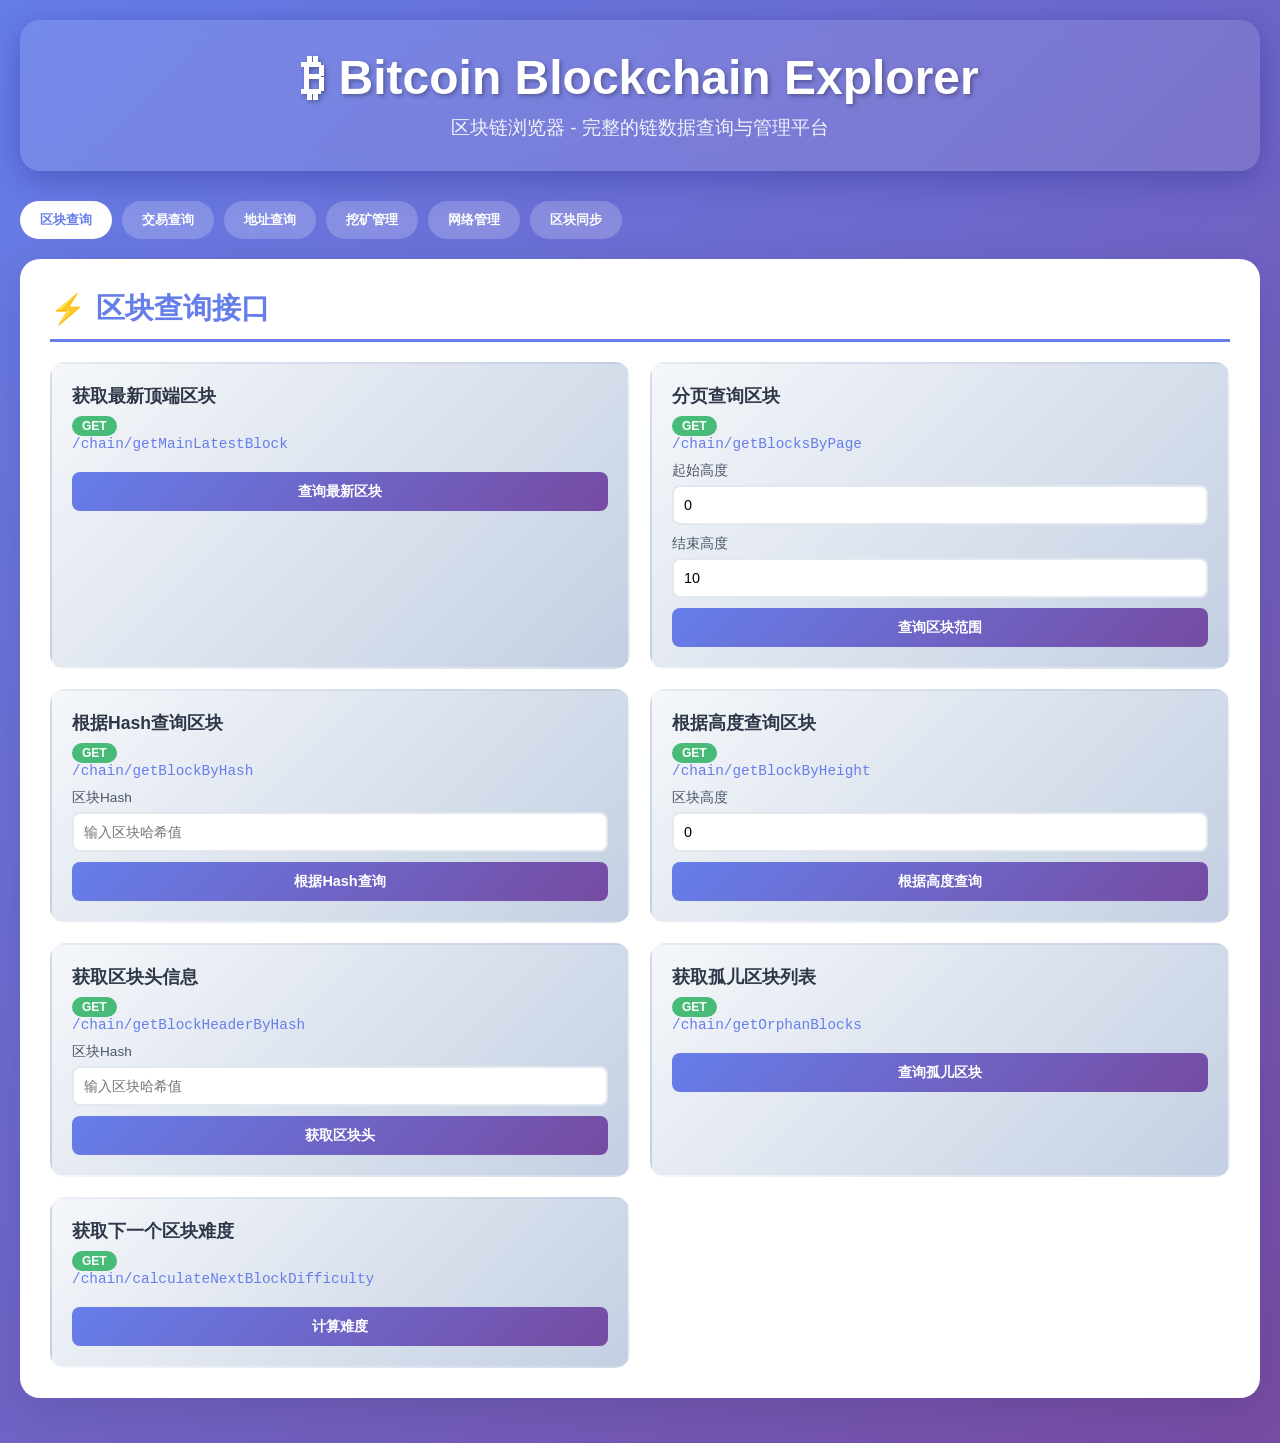
==== src/main/resources/static/home/index.html @ 51e2f9dd "完善系统漏洞" ====
<!DOCTYPE html>
<html lang="zh-CN">
<head>
    <meta charset="UTF-8">
    <meta name="viewport" content="width=device-width, initial-scale=1.0">
    <title>Bitcoin Blockchain Explorer</title>
    <style>
        * {
            margin: 0;
            padding: 0;
            box-sizing: border-box;
        }

        body {
            font-family: -apple-system, BlinkMacSystemFont, 'Segoe UI', Roboto, 'Helvetica Neue', Arial, sans-serif;
            background: linear-gradient(135deg, #667eea 0%, #764ba2 100%);
            min-height: 100vh;
            padding: 20px;
            color: #333;
        }

        .container {
            max-width: 1400px;
            margin: 0 auto;
        }

        .header {
            text-align: center;
            color: white;
            margin-bottom: 30px;
            padding: 30px;
            background: rgba(255, 255, 255, 0.1);
            backdrop-filter: blur(10px);
            border-radius: 20px;
            box-shadow: 0 8px 32px rgba(31, 38, 135, 0.37);
        }

        .header h1 {
            font-size: 3rem;
            margin-bottom: 10px;
            text-shadow: 2px 2px 4px rgba(0, 0, 0, 0.3);
        }

        .header p {
            font-size: 1.2rem;
            opacity: 0.9;
        }

        .api-section {
            background: white;
            border-radius: 20px;
            padding: 30px;
            margin-bottom: 25px;
            box-shadow: 0 10px 40px rgba(0, 0, 0, 0.1);
        }

        .section-title {
            font-size: 1.8rem;
            color: #667eea;
            margin-bottom: 20px;
            padding-bottom: 10px;
            border-bottom: 3px solid #667eea;
            display: flex;
            align-items: center;
            gap: 10px;
        }

        .section-title::before {
            content: "⚡";
        }

        .api-grid {
            display: grid;
            grid-template-columns: repeat(auto-fill, minmax(400px, 1fr));
            gap: 20px;
        }

        .api-card {
            background: linear-gradient(135deg, #f5f7fa 0%, #c3cfe2 100%);
            border-radius: 15px;
            padding: 20px;
            transition: all 0.3s ease;
            border: 2px solid transparent;
        }

        .api-card:hover {
            transform: translateY(-5px);
            box-shadow: 0 15px 30px rgba(0, 0, 0, 0.15);
            border-color: #667eea;
        }

        .api-name {
            font-weight: bold;
            font-size: 1.1rem;
            color: #2d3748;
            margin-bottom: 8px;
        }

        .api-method {
            display: inline-block;
            padding: 3px 10px;
            border-radius: 20px;
            font-size: 0.75rem;
            font-weight: bold;
            margin-right: 8px;
        }

        .api-method.get {
            background: #48bb78;
            color: white;
        }

        .api-method.post {
            background: #ed8936;
            color: white;
        }

        .api-path {
            font-family: 'Courier New', monospace;
            color: #667eea;
            font-size: 0.9rem;
            margin-bottom: 10px;
        }

        .input-group {
            margin-top: 10px;
        }

        .input-group label {
            display: block;
            font-size: 0.85rem;
            color: #4a5568;
            margin-bottom: 5px;
        }

        .input-group input, .input-group textarea {
            width: 100%;
            padding: 10px;
            border: 2px solid #e2e8f0;
            border-radius: 8px;
            font-size: 0.9rem;
            transition: border-color 0.3s ease;
        }

        .input-group input:focus, .input-group textarea:focus {
            outline: none;
            border-color: #667eea;
        }

        .input-group textarea {
            resize: vertical;
            min-height: 80px;
            font-family: 'Courier New', monospace;
        }

        .btn {
            background: linear-gradient(135deg, #667eea 0%, #764ba2 100%);
            color: white;
            border: none;
            padding: 10px 20px;
            border-radius: 8px;
            cursor: pointer;
            font-size: 0.9rem;
            font-weight: 600;
            margin-top: 10px;
            width: 100%;
            transition: all 0.3s ease;
        }

        .btn:hover {
            transform: translateY(-2px);
            box-shadow: 0 5px 20px rgba(102, 126, 234, 0.4);
        }

        .btn:active {
            transform: translateY(0);
        }

        .result-area {
            margin-top: 15px;
            background: #2d3748;
            color: #a0aec0;
            padding: 15px;
            border-radius: 10px;
            max-height: 300px;
            overflow-y: auto;
            font-family: 'Courier New', monospace;
            font-size: 0.85rem;
            display: none;
        }

        .result-area.show {
            display: block;
        }

        .result-area pre {
            white-space: pre-wrap;
            word-wrap: break-word;
        }

        .loading {
            display: inline-block;
            width: 20px;
            height: 20px;
            border: 3px solid rgba(255, 255, 255, 0.3);
            border-radius: 50%;
            border-top-color: white;
            animation: spin 1s ease-in-out infinite;
            margin-right: 10px;
        }

        @keyframes spin {
            to { transform: rotate(360deg); }
        }

        .status-bar {
            position: fixed;
            top: 20px;
            right: 20px;
            padding: 15px 25px;
            border-radius: 10px;
            color: white;
            font-weight: 600;
            z-index: 1000;
            display: none;
            box-shadow: 0 5px 20px rgba(0, 0, 0, 0.2);
        }

        .status-bar.success {
            background: #48bb78;
            display: block;
        }

        .status-bar.error {
            background: #f56565;
            display: block;
        }

        .status-bar.info {
            background: #4299e1;
            display: block;
        }

        .tabs {
            display: flex;
            gap: 10px;
            margin-bottom: 20px;
            flex-wrap: wrap;
        }

        .tab {
            padding: 10px 20px;
            background: rgba(255, 255, 255, 0.2);
            border: none;
            border-radius: 25px;
            color: white;
            cursor: pointer;
            font-weight: 600;
            transition: all 0.3s ease;
        }

        .tab:hover, .tab.active {
            background: white;
            color: #667eea;
        }

        .section {
            display: none;
        }

        .section.active {
            display: block;
        }

        @media (max-width: 768px) {
            .header h1 {
                font-size: 2rem;
            }

            .api-grid {
                grid-template-columns: 1fr;
            }

            .api-section {
                padding: 20px;
            }
        }
    </style>
</head>
<body>
    <div class="status-bar" id="statusBar"></div>

    <div class="container">
        <div class="header">
            <h1>₿ Bitcoin Blockchain Explorer</h1>
            <p>区块链浏览器 - 完整的链数据查询与管理平台</p>
        </div>

        <div class="tabs">
            <button class="tab active" onclick="showSection('blocks')">区块查询</button>
            <button class="tab" onclick="showSection('transactions')">交易查询</button>
            <button class="tab" onclick="showSection('address')">地址查询</button>
            <button class="tab" onclick="showSection('mining')">挖矿管理</button>
            <button class="tab" onclick="showSection('network')">网络管理</button>
            <button class="tab" onclick="showSection('sync')">区块同步</button>
        </div>

        <!-- 区块查询 -->
        <div class="section active" id="blocks">
            <div class="api-section">
                <h2 class="section-title">区块查询接口</h2>
                <div class="api-grid">
                    <div class="api-card">
                        <div class="api-name">获取最新顶端区块</div>
                        <div class="api-method get">GET</div>
                        <div class="api-path">/chain/getMainLatestBlock</div>
                        <button class="btn" onclick="callApi('getMainLatestBlock', null, this)">查询最新区块</button>
                        <div class="result-area"></div>
                    </div>

                    <div class="api-card">
                        <div class="api-name">分页查询区块</div>
                        <div class="api-method get">GET</div>
                        <div class="api-path">/chain/getBlocksByPage</div>
                        <div class="input-group">
                            <label>起始高度</label>
                            <input type="number" id="startBlock" value="0">
                        </div>
                        <div class="input-group">
                            <label>结束高度</label>
                            <input type="number" id="endBlock" value="10">
                        </div>
                        <button class="btn" onclick="callApi('getBlocksByPage', {start: getVal('startBlock'), end: getVal('endBlock')}, this)">查询区块范围</button>
                        <div class="result-area"></div>
                    </div>

                    <div class="api-card">
                        <div class="api-name">根据Hash查询区块</div>
                        <div class="api-method get">GET</div>
                        <div class="api-path">/chain/getBlockByHash</div>
                        <div class="input-group">
                            <label>区块Hash</label>
                            <input type="text" id="blockHash" placeholder="输入区块哈希值">
                        </div>
                        <button class="btn" onclick="callApi('getBlockByHash', {hash: getVal('blockHash')}, this)">根据Hash查询</button>
                        <div class="result-area"></div>
                    </div>

                    <div class="api-card">
                        <div class="api-name">根据高度查询区块</div>
                        <div class="api-method get">GET</div>
                        <div class="api-path">/chain/getBlockByHeight</div>
                        <div class="input-group">
                            <label>区块高度</label>
                            <input type="number" id="blockHeight" value="0">
                        </div>
                        <button class="btn" onclick="callApi('getBlockByHeight', {height: getVal('blockHeight')}, this)">根据高度查询</button>
                        <div class="result-area"></div>
                    </div>

                    <div class="api-card">
                        <div class="api-name">获取区块头信息</div>
                        <div class="api-method get">GET</div>
                        <div class="api-path">/chain/getBlockHeaderByHash</div>
                        <div class="input-group">
                            <label>区块Hash</label>
                            <input type="text" id="headerHash" placeholder="输入区块哈希值">
                        </div>
                        <button class="btn" onclick="callApi('getBlockHeaderByHash', {hash: getVal('headerHash')}, this)">获取区块头</button>
                        <div class="result-area"></div>
                    </div>

                    <div class="api-card">
                        <div class="api-name">获取孤儿区块列表</div>
                        <div class="api-method get">GET</div>
                        <div class="api-path">/chain/getOrphanBlocks</div>
                        <button class="btn" onclick="callApi('getOrphanBlocks', null, this)">查询孤儿区块</button>
                        <div class="result-area"></div>
                    </div>

                    <div class="api-card">
                        <div class="api-name">获取下一个区块难度</div>
                        <div class="api-method get">GET</div>
                        <div class="api-path">/chain/calculateNextBlockDifficulty</div>
                        <button class="btn" onclick="callApi('calculateNextBlockDifficulty', null, this)">计算难度</button>
                        <div class="result-area"></div>
                    </div>
                </div>
            </div>
        </div>

        <!-- 交易查询 -->
        <div class="section" id="transactions">
            <div class="api-section">
                <h2 class="section-title">交易查询接口</h2>
                <div class="api-grid">
                    <div class="api-card">
                        <div class="api-name">分页查询交易</div>
                        <div class="api-method get">GET</div>
                        <div class="api-path">/chain/getTransactionsByPage</div>
                        <div class="input-group">
                            <label>页码</label>
                            <input type="number" id="txPageNum" value="1">
                        </div>
                        <div class="input-group">
                            <label>每页数量</label>
                            <input type="number" id="txPageSize" value="10">
                        </div>
                        <button class="btn" onclick="callApi('getTransactionsByPage', {pageNum: getVal('txPageNum'), pageSize: getVal('txPageSize')}, this)">分页查询交易</button>
                        <div class="result-area"></div>
                    </div>

                    <div class="api-card">
                        <div class="api-name">根据Hash查询交易</div>
                        <div class="api-method get">GET</div>
                        <div class="api-path">/chain/getTxByHash</div>
                        <div class="input-group">
                            <label>交易Hash</label>
                            <input type="text" id="txHash" placeholder="输入交易哈希值">
                        </div>
                        <button class="btn" onclick="callApi('getTxByHash', {hash: getVal('txHash')}, this)">根据Hash查询交易</button>
                        <div class="result-area"></div>
                    </div>

                    <div class="api-card">
                        <div class="api-name">根据UTXO Key查询</div>
                        <div class="api-method get">GET</div>
                        <div class="api-path">/chain/getUtxo</div>
                        <div class="input-group">
                            <label>UTXO Key</label>
                            <input type="text" id="utxoKey" placeholder="输入UTXO Key">
                        </div>
                        <button class="btn" onclick="callApi('getUtxo', {key: getVal('utxoKey')}, this)">查询UTXO</button>
                        <div class="result-area"></div>
                    </div>
                </div>
            </div>
        </div>

        <!-- 地址查询 -->
        <div class="section" id="address">
            <div class="api-section">
                <h2 class="section-title">地址查询接口</h2>
                <div class="api-grid">
                    <div class="api-card">
                        <div class="api-name">查询地址UTXO列表</div>
                        <div class="api-method get">GET</div>
                        <div class="api-path">/chain/getUTXOListByAddres</div>
                        <div class="input-group">
                            <label>地址</label>
                            <input type="text" id="utxoAddress" placeholder="输入地址">
                        </div>
                        <button class="btn" onclick="callApi('getUTXOListByAddres', {address: getVal('utxoAddress')}, this)">查询UTXO列表</button>
                        <div class="result-area"></div>
                    </div>

                    <div class="api-card">
                        <div class="api-name">查询地址UTXO(缓存)</div>
                        <div class="api-method get">GET</div>
                        <div class="api-path">/chain/getUTXOListByAddresInCaChe</div>
                        <div class="input-group">
                            <label>地址</label>
                            <input type="text" id="utxoCacheAddress" placeholder="输入地址">
                        </div>
                        <button class="btn" onclick="callApi('getUTXOListByAddresInCaChe', {address: getVal('utxoCacheAddress')}, this)">从缓存查询UTXO</button>
                        <div class="result-area"></div>
                    </div>

                    <div class="api-card">
                        <div class="api-name">查询地址所有UTXO</div>
                        <div class="api-method get">GET</div>
                        <div class="api-path">/chain/getUTXOsByAddres</div>
                        <div class="input-group">
                            <label>地址</label>
                            <input type="text" id="allUtxoAddress" placeholder="输入地址">
                        </div>
                        <button class="btn" onclick="callApi('getUTXOsByAddres', {address: getVal('allUtxoAddress')}, this)">查询所有UTXO</button>
                        <div class="result-area"></div>
                    </div>

                    <div class="api-card">
                        <div class="api-name">查询UTXO及数量</div>
                        <div class="api-method get">GET</div>
                        <div class="api-path">/chain/getUTXOsByAddressAndCount</div>
                        <div class="input-group">
                            <label>地址</label>
                            <input type="text" id="utxoCountAddress" placeholder="输入地址">
                        </div>
                        <button class="btn" onclick="callApi('getUTXOsByAddressAndCount', {address: getVal('utxoCountAddress')}, this)">查询UTXO及数量</button>
                        <div class="result-area"></div>
                    </div>

                    <div class="api-card">
                        <div class="api-name">查询地址余额</div>
                        <div class="api-method get">GET</div>
                        <div class="api-path">/chain/getBalance</div>
                        <div class="input-group">
                            <label>地址</label>
                            <input type="text" id="balanceAddress" placeholder="输入地址">
                        </div>
                        <button class="btn" onclick="callApi('getBalance', {address: getVal('balanceAddress')}, this)">查询余额</button>
                        <div class="result-area"></div>
                    </div>

                    <div class="api-card">
                        <div class="api-name">按状态查询UTXO</div>
                        <div class="api-method get">GET</div>
                        <div class="api-path">/chain/getAddressAllUTXO</div>
                        <div class="input-group">
                            <label>地址</label>
                            <input type="text" id="statusAddress" placeholder="输入地址">
                        </div>
                        <div class="input-group">
                            <label>状态</label>
                            <input type="number" id="utxoStatus" placeholder="输入状态值">
                        </div>
                        <button class="btn" onclick="callApi('getAddressAllUTXO', {address: getVal('statusAddress'), status: getVal('utxoStatus')}, this)">按状态查询</button>
                        <div class="result-area"></div>
                    </div>

                    <div class="api-card">
                        <div class="api-name">查询地址交易列表</div>
                        <div class="api-method get">GET</div>
                        <div class="api-path">/chain/getTxListByAddres</div>
                        <div class="input-group">
                            <label>地址</label>
                            <input type="text" id="txListAddress" placeholder="输入地址">
                        </div>
                        <button class="btn" onclick="callApi('getTxListByAddres', {address: getVal('txListAddress')}, this)">查询交易列表</button>
                        <div class="result-area"></div>
                    </div>

                    <div class="api-card">
                        <div class="api-name">查询交易池中的交易</div>
                        <div class="api-method get">GET</div>
                        <div class="api-path">/chain/getTxListByAddresInPool</div>
                        <div class="input-group">
                            <label>地址</label>
                            <input type="text" id="poolTxAddress" placeholder="输入地址">
                        </div>
                        <button class="btn" onclick="callApi('getTxListByAddresInPool', {address: getVal('poolTxAddress')}, this)">查询交易池</button>
                        <div class="result-area"></div>
                    </div>
                </div>
            </div>
        </div>

        <!-- 挖矿管理 -->
        <div class="section" id="mining">
            <div class="api-section">
                <h2 class="section-title">挖矿管理接口</h2>
                <div class="api-grid">
                    <div class="api-card">
                        <div class="api-name">开始挖矿</div>
                        <div class="api-method get">GET</div>
                        <div class="api-path">/chain/startMining</div>
                        <button class="btn" onclick="callApi('startMining', null, this)">开始挖矿</button>
                        <div class="result-area"></div>
                    </div>

                    <div class="api-card">
                        <div class="api-name">挖掘一个区块</div>
                        <div class="api-method get">GET</div>
                        <div class="api-path">/chain/mingOneBlock</div>
                        <button class="btn" onclick="callApi('mingOneBlock', null, this)">挖掘单个区块</button>
                        <div class="result-area"></div>
                    </div>

                    <div class="api-card">
                        <div class="api-name">挖掘指定数量区块</div>
                        <div class="api-method get">GET</div>
                        <div class="api-path">/chain/mingOneBlockByCount</div>
                        <div class="input-group">
                            <label>区块数量</label>
                            <input type="number" id="mineCount" value="5">
                        </div>
                        <button class="btn" onclick="callApi('mingOneBlockByCount', {count: getVal('mineCount')}, this)">挖掘多个区块</button>
                        <div class="result-area"></div>
                    </div>
                </div>
            </div>
        </div>

        <!-- 网络管理 -->
        <div class="section" id="network">
            <div class="api-section">
                <h2 class="section-title">网络管理接口</h2>
                <div class="api-grid">
                    <div class="api-card">
                        <div class="api-name">获取最新区块</div>
                        <div class="api-method get">GET</div>
                        <div class="api-path">/chain/getLatestBlcok</div>
                        <button class="btn" onclick="callApi('getLatestBlcok', null, this)">获取最新区块</button>
                        <div class="result-area"></div>
                    </div>

                    <div class="api-card">
                        <div class="api-name">获取在线节点列表</div>
                        <div class="api-method get">GET</div>
                        <div class="api-path">/chain/getConnectedPeers</div>
                        <button class="btn" onclick="callApi('getConnectedPeers', null, this)">获取在线节点</button>
                        <div class="result-area"></div>
                    </div>

                    <div class="api-card">
                        <div class="api-name">从在线节点获取最新区块</div>
                        <div class="api-method get">GET</div>
                        <div class="api-path">/chain/getLatestBlockFromOnlinePeers</div>
                        <button class="btn" onclick="callApi('getLatestBlockFromOnlinePeers', null, this)">获取远端最新区块</button>
                        <div class="result-area"></div>
                    </div>

                    <div class="api-card">
                        <div class="api-name">广播区块</div>
                        <div class="api-method get">GET</div>
                        <div class="api-path">/chain/broadcastResource</div>
                        <div class="input-group">
                            <label>区块Hash</label>
                            <input type="text" id="broadcastHash" placeholder="输入要广播的区块哈希值">
                        </div>
                        <button class="btn" onclick="callApi('broadcastResource', {hashHex: getVal('broadcastHash')}, this)">广播区块</button>
                        <div class="result-area"></div>
                    </div>
                </div>
            </div>
        </div>

        <!-- 区块同步 -->
        <div class="section" id="sync">
            <div class="api-section">
                <h2 class="section-title">区块同步接口</h2>
                <div class="api-grid">
                    <div class="api-card">
                        <div class="api-name">开始同步区块</div>
                        <div class="api-method get">GET</div>
                        <div class="api-path">/chain/startSync</div>
                        <button class="btn" onclick="callApi('startSync', null, this)">开始同步</button>
                        <div class="result-area"></div>
                    </div>

                    <div class="api-card">
                        <div class="api-name">获取本地路标</div>
                        <div class="api-method get">GET</div>
                        <div class="api-path">/chain/getLoclRoadMark</div>
                        <button class="btn" onclick="callApi('getLoclRoadMark', null, this)">获取本地路标</button>
                        <div class="result-area"></div>
                    </div>

                    <div class="api-card">
                        <div class="api-name">获取指定高度路标</div>
                        <div class="api-method get">GET</div>
                        <div class="api-path">/chain/getRoadMark</div>
                        <div class="input-group">
                            <label>区块高度</label>
                            <input type="number" id="roadMarkHeight" value="1000">
                        </div>
                        <button class="btn" onclick="callApi('getRoadMark', {height: getVal('roadMarkHeight')}, this)">获取路标</button>
                        <div class="result-area"></div>
                    </div>

                    <div class="api-card">
                        <div class="api-name">查找共同祖先</div>
                        <div class="api-method post">POST</div>
                        <div class="api-path">/chain/getCommonAncestor</div>
                        <div class="input-group">
                            <label>路标列表 (JSON格式)</label>
                            <textarea id="landmarksJson" placeholder='[{"height": 100, "hash": "..."}, ...]'></textarea>
                        </div>
                        <button class="btn" onclick="callApiPost('getCommonAncestor', getVal('landmarksJson'), this)">查找共同祖先</button>
                        <div class="result-area"></div>
                    </div>
                </div>
            </div>
        </div>
    </div>

    <script>
        function getVal(id) {
            return document.getElementById(id).value;
        }

        function showSection(sectionId) {
            document.querySelectorAll('.section').forEach(s => s.classList.remove('active'));
            document.querySelectorAll('.tab').forEach(t => t.classList.remove('active'));
            document.getElementById(sectionId).classList.add('active');
            event.target.classList.add('active');
        }

        function showStatus(message, type) {
            const statusBar = document.getElementById('statusBar');
            statusBar.textContent = message;
            statusBar.className = `status-bar ${type}`;
            setTimeout(() => {
                statusBar.style.display = 'none';
            }, 3000);
        }

        function formatResult(data) {
            if (typeof data === 'string') {
                return data;
            }
            return JSON.stringify(data, null, 2);
        }

        async function callApi(apiName, params, btn) {
            const resultArea = btn.nextElementSibling;
            const originalText = btn.innerHTML;

            try {
                btn.innerHTML = '<span class="loading"></span>请求中...';
                btn.disabled = true;

                let url = `/chain/${apiName}`;
                if (params && Object.keys(params).length > 0) {
                    const query = new URLSearchParams();
                    Object.keys(params).forEach(key => {
                        if (params[key] !== '' && params[key] !== null && params[key] !== undefined) {
                            query.append(key, params[key]);
                        }
                    });
                    url += '?' + query.toString();
                }

                const response = await fetch(url);
                const data = await response.json();

                resultArea.classList.add('show');
                resultArea.innerHTML = '<pre>' + formatResult(data) + '</pre>';

                if (response.ok) {
                    showStatus('请求成功!', 'success');
                } else {
                    showStatus('请求失败: ' + response.status, 'error');
                }
            } catch (error) {
                resultArea.classList.add('show');
                resultArea.innerHTML = '<pre style="color: #f56565;">错误: ' + error.message + '</pre>';
                showStatus('发生错误: ' + error.message, 'error');
            } finally {
                btn.innerHTML = originalText;
                btn.disabled = false;
            }
        }

        async function callApiPost(apiName, body, btn) {
            const resultArea = btn.nextElementSibling;
            const originalText = btn.innerHTML;

            try {
                btn.innerHTML = '<span class="loading"></span>请求中...';
                btn.disabled = true;

                const url = `/chain/${apiName}`;
                const response = await fetch(url, {
                    method: 'POST',
                    headers: {
                        'Content-Type': 'application/json'
                    },
                    body: body
                });

                const data = await response.json();

                resultArea.classList.add('show');
                resultArea.innerHTML = '<pre>' + formatResult(data) + '</pre>';

                if (response.ok) {
                    showStatus('请求成功!', 'success');
                } else {
                    showStatus('请求失败: ' + response.status, 'error');
                }
            } catch (error) {
                resultArea.classList.add('show');
                resultArea.innerHTML = '<pre style="color: #f56565;">错误: ' + error.message + '</pre>';
                showStatus('发生错误: ' + error.message, 'error');
            } finally {
                btn.innerHTML = originalText;
                btn.disabled = false;
            }
        }
    </script>
</body>
</html>
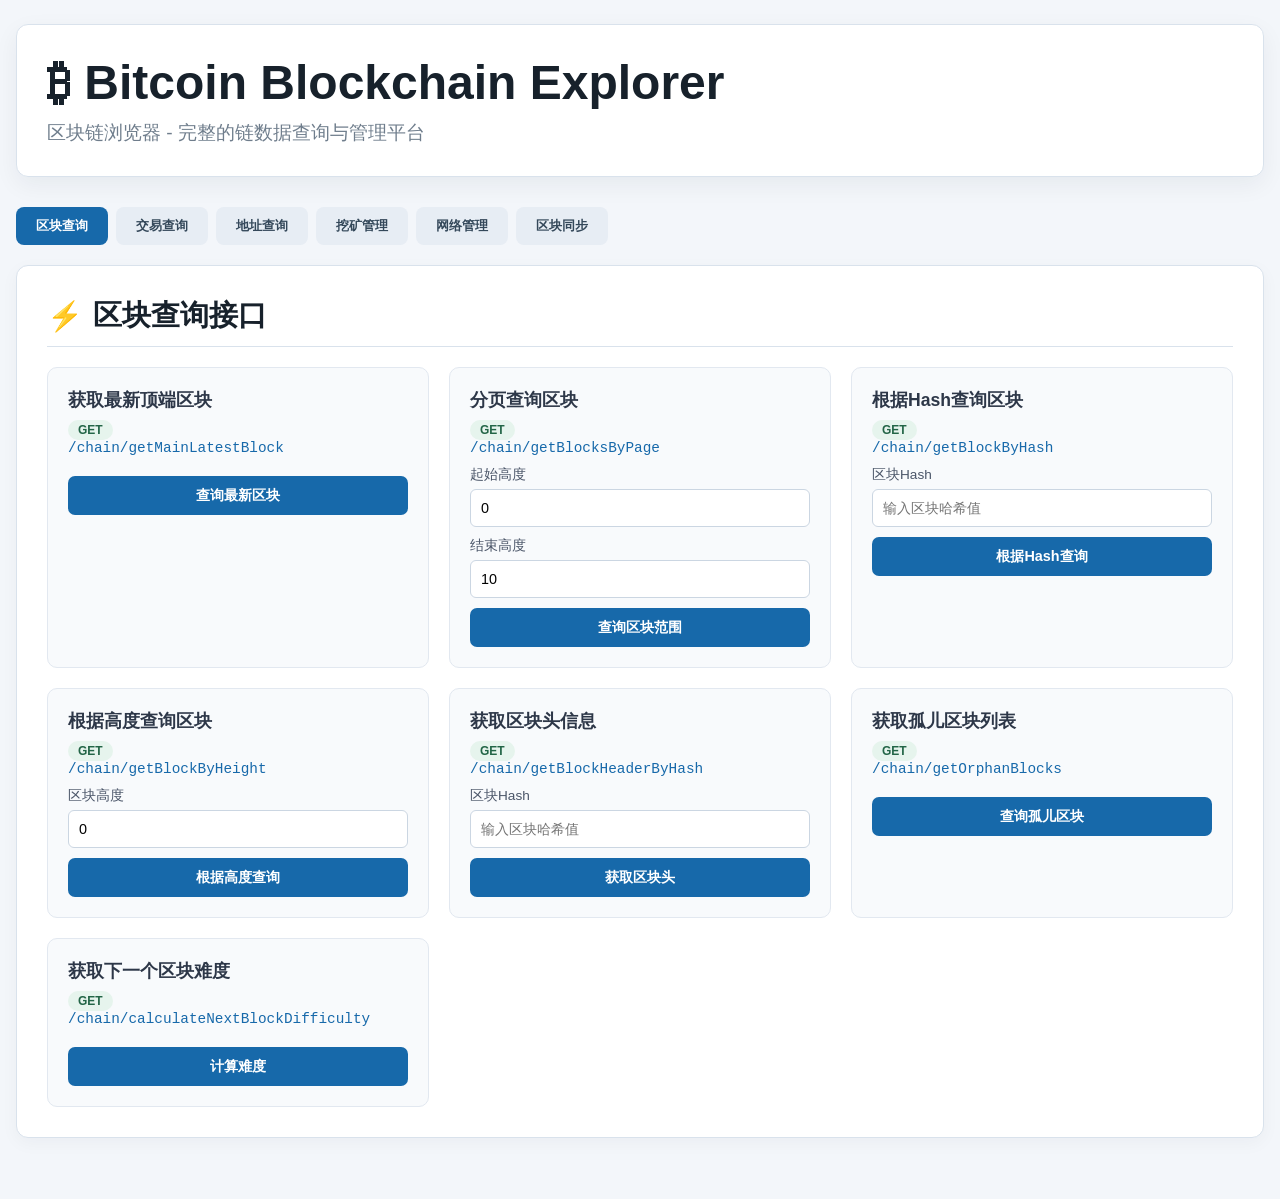
==== commit 2c6c332b: "统一累计工作量选链，修复交易池淘汰与 QUIC 重传处理 主链与存储：启动和离线重建索引时，按累计工作量选择区块体齐全的分支。工作量相同时保留已应用的链尖。区块和索引写入成功后再发布包含高度、哈希和累" ====
--- a/src/main/resources/static/home/index.html
+++ b/src/main/resources/static/home/index.html
@@ -285,7 +285,33 @@
                 padding: 20px;
             }
         }
+
+        body { background: #f3f6fa; padding: 0; color: #17212b; }
+        .container { width: min(1400px, calc(100% - 32px)); padding: 24px 0 36px; }
+        .header { background: #fff; color: #17212b; border: 1px solid #d9e2ec; border-radius: 12px; box-shadow: 0 8px 24px rgba(23, 33, 43, .06); text-align: left; }
+        .header h1 { color: #17212b; text-shadow: none; }
+        .header p { color: #607080; }
+        .api-section { border: 1px solid #d9e2ec; border-radius: 12px; box-shadow: 0 5px 18px rgba(23, 33, 43, .04); }
+        .section-title { color: #17212b; border-bottom: 1px solid #d9e2ec; }
+        .section-title::before { color: #1769aa; }
+        .api-grid { grid-template-columns: repeat(auto-fill, minmax(min(100%, 340px), 1fr)); }
+        .api-card { background: #f8fafc; border: 1px solid #e2e8f0; border-radius: 10px; }
+        .api-card:hover { transform: translateY(-2px); border-color: #9abbd5; box-shadow: 0 8px 18px rgba(23, 33, 43, .08); }
+        .api-method.get { background: #e6f4ed; color: #236547; }
+        .api-method.post { background: #fff1df; color: #8b4e12; }
+        .api-path { overflow-wrap: anywhere; color: #1769aa; }
+        .input-group input, .input-group textarea { border: 1px solid #cbd6e2; border-radius: 6px; }
+        .btn { background: #1769aa; border-radius: 7px; }
+        .btn:hover { background: #125889; transform: translateY(-1px); }
+        .tabs { gap: 8px; }
+        .tab { background: #e7edf4; color: #34485a; border-radius: 8px; }
+        .tab:hover, .tab.active { background: #1769aa; color: #fff; }
+        .status-bar { top: 12px; right: 12px; max-width: min(420px, calc(100vw - 24px)); }
+        .result-area { background: #17212b; }
+        @media (max-width: 768px) { .container { width: calc(100% - 20px); padding-top: 16px; } .header { padding: 22px; } }
     </style>
+    <link rel="stylesheet" href="/node-theme.css">
+<script src="/node-api.js"></script>
 </head>
 <body>
     <div class="status-bar" id="statusBar"></div>
@@ -296,7 +322,7 @@
             <p>区块链浏览器 - 完整的链数据查询与管理平台</p>
         </div>
 
-        <div class="tabs">
+        <div class="tabs" role="tablist" aria-label="查询分类">
             <button class="tab active" onclick="showSection('blocks')">区块查询</button>
             <button class="tab" onclick="showSection('transactions')">交易查询</button>
             <button class="tab" onclick="showSection('address')">地址查询</button>
@@ -552,7 +578,7 @@
                 <div class="api-grid">
                     <div class="api-card">
                         <div class="api-name">开始挖矿</div>
-                        <div class="api-method get">GET</div>
+                        <div class="api-method post">POST</div>
                         <div class="api-path">/chain/startMining</div>
                         <button class="btn" onclick="callApi('startMining', null, this)">开始挖矿</button>
                         <div class="result-area"></div>
@@ -560,7 +586,7 @@
 
                     <div class="api-card">
                         <div class="api-name">挖掘一个区块</div>
-                        <div class="api-method get">GET</div>
+                        <div class="api-method post">POST</div>
                         <div class="api-path">/chain/mingOneBlock</div>
                         <button class="btn" onclick="callApi('mingOneBlock', null, this)">挖掘单个区块</button>
                         <div class="result-area"></div>
@@ -568,7 +594,7 @@
 
                     <div class="api-card">
                         <div class="api-name">挖掘指定数量区块</div>
-                        <div class="api-method get">GET</div>
+                        <div class="api-method post">POST</div>
                         <div class="api-path">/chain/mingOneBlockByCount</div>
                         <div class="input-group">
                             <label>区块数量</label>
@@ -612,7 +638,7 @@
 
                     <div class="api-card">
                         <div class="api-name">广播区块</div>
-                        <div class="api-method get">GET</div>
+                        <div class="api-method post">POST</div>
                         <div class="api-path">/chain/broadcastResource</div>
                         <div class="input-group">
                             <label>区块Hash</label>
@@ -632,7 +658,7 @@
                 <div class="api-grid">
                     <div class="api-card">
                         <div class="api-name">开始同步区块</div>
-                        <div class="api-method get">GET</div>
+                        <div class="api-method post">POST</div>
                         <div class="api-path">/chain/startSync</div>
                         <button class="btn" onclick="callApi('startSync', null, this)">开始同步</button>
                         <div class="result-area"></div>
@@ -681,30 +707,98 @@
 
         function showSection(sectionId) {
             document.querySelectorAll('.section').forEach(s => s.classList.remove('active'));
-            document.querySelectorAll('.tab').forEach(t => t.classList.remove('active'));
-            document.getElementById(sectionId).classList.add('active');
-            event.target.classList.add('active');
-        }
-
+            document.querySelectorAll('.tab').forEach(tab => {
+                const active = tab.dataset.section === sectionId;
+                tab.classList.toggle('active', active);
+                tab.setAttribute('aria-selected', String(active));
+            });
+            document.getElementById(sectionId)?.classList.add('active');
+        }
+
+        document.querySelectorAll('.tab').forEach(tab => {
+            const sectionId = tab.getAttribute('onclick').match(/showSection\('([^']+)'\)/)?.[1];
+            tab.removeAttribute('onclick');
+            tab.dataset.section = sectionId;
+            tab.id = `tab-${sectionId}`;
+            tab.setAttribute('role', 'tab');
+            tab.setAttribute('aria-selected', String(tab.classList.contains('active')));
+            tab.setAttribute('aria-controls', sectionId);
+            tab.addEventListener('click', () => showSection(sectionId));
+        });
+        document.querySelectorAll('.section').forEach(section => {
+            section.setAttribute('role', 'tabpanel');
+            section.setAttribute('aria-labelledby', [...document.querySelectorAll('.tab')].find(tab => tab.dataset.section === section.id)?.id || '');
+        });
+        document.querySelectorAll('.api-card').forEach(card => {
+            const button = card.querySelector('.btn');
+            const result = card.querySelector('.result-area');
+            if (!button) return;
+            card.querySelectorAll('.input-group label').forEach(label => {
+                const input = label.nextElementSibling;
+                if (input?.id) label.htmlFor = input.id;
+            });
+            if (result) result.setAttribute('aria-live', 'polite');
+            const groups = [...card.querySelectorAll('.input-group')];
+            if (groups.length) {
+                const form = document.createElement('form');
+                form.addEventListener('submit', event => event.preventDefault());
+                groups.forEach(group => {
+                    const input = group.querySelector('input, textarea');
+                    if (input) input.required = true;
+                    form.append(group);
+                });
+                button.before(form);
+                form.append(button);
+                button.type = 'submit';
+            }
+        });
+
+        let statusTimeout;
         function showStatus(message, type) {
             const statusBar = document.getElementById('statusBar');
             statusBar.textContent = message;
             statusBar.className = `status-bar ${type}`;
-            setTimeout(() => {
-                statusBar.style.display = 'none';
+            clearTimeout(statusTimeout);
+            statusTimeout = setTimeout(() => {
+                statusBar.className = 'status-bar';
             }, 3000);
         }
 
-        function formatResult(data) {
-            if (typeof data === 'string') {
-                return data;
-            }
-            return JSON.stringify(data, null, 2);
+        async function formatResult(response) {
+            const text = await response.text();
+            if (!text.trim()) return `HTTP ${response.status}`;
+            try {
+                const data = JSON.parse(text);
+                return typeof data === 'string' ? data : JSON.stringify(data, null, 2);
+            } catch {
+                return text;
+            }
         }
 
         async function callApi(apiName, params, btn) {
-            const resultArea = btn.nextElementSibling;
+            const resultArea = btn.closest('.api-card').querySelector('.result-area');
             const originalText = btn.innerHTML;
+
+            if (params && Object.values(params).some(value => value === '')) {
+                showApiError(resultArea, '请填写所有查询条件');
+                return;
+            }
+            if (apiName === 'getBlocksByPage' && (Number(params.start) < 0 || Number(params.end) < Number(params.start) || Number(params.end) - Number(params.start) > 100)) {
+                showApiError(resultArea, '区块范围必须从小到大，且不超过 100 个');
+                return;
+            }
+            if (apiName === 'getTransactionsByPage' && (Number(params.pageNum) < 1 || Number(params.pageSize) < 1)) {
+                showApiError(resultArea, '页码和每页数量必须大于 0');
+                return;
+            }
+            if (['getBlockByHeight', 'getRoadMark'].includes(apiName) && Number(params.height) < 0) {
+                showApiError(resultArea, '区块高度不能小于 0');
+                return;
+            }
+            if (apiName === 'mingOneBlockByCount' && (!Number.isInteger(Number(params.count)) || Number(params.count) < 1 || Number(params.count) > 100)) {
+                showApiError(resultArea, '挖矿数量必须是 1 到 100 之间的整数');
+                return;
+            }
 
             try {
                 btn.innerHTML = '<span class="loading"></span>请求中...';
@@ -721,11 +815,11 @@
                     url += '?' + query.toString();
                 }
 
-                const response = await fetch(url);
-                const data = await response.json();
+                const response = await NodeApi.fetch(url);
+                const result = await formatResult(response);
 
                 resultArea.classList.add('show');
-                resultArea.innerHTML = '<pre>' + formatResult(data) + '</pre>';
+                resultArea.replaceChildren(Object.assign(document.createElement('pre'), {textContent: result}));
 
                 if (response.ok) {
                     showStatus('请求成功!', 'success');
@@ -734,7 +828,7 @@
                 }
             } catch (error) {
                 resultArea.classList.add('show');
-                resultArea.innerHTML = '<pre style="color: #f56565;">错误: ' + error.message + '</pre>';
+                resultArea.replaceChildren(Object.assign(document.createElement('pre'), {textContent: '错误: ' + error.message}));
                 showStatus('发生错误: ' + error.message, 'error');
             } finally {
                 btn.innerHTML = originalText;
@@ -743,26 +837,34 @@
         }
 
         async function callApiPost(apiName, body, btn) {
-            const resultArea = btn.nextElementSibling;
+            const resultArea = btn.closest('.api-card').querySelector('.result-area');
             const originalText = btn.innerHTML;
+            let parsedBody;
+            try {
+                parsedBody = JSON.parse(body);
+                if (!Array.isArray(parsedBody)) throw new Error('路标列表必须是 JSON 数组');
+            } catch (error) {
+                showApiError(resultArea, error.message || '请输入有效的 JSON');
+                return;
+            }
 
             try {
                 btn.innerHTML = '<span class="loading"></span>请求中...';
                 btn.disabled = true;
 
                 const url = `/chain/${apiName}`;
-                const response = await fetch(url, {
+                const response = await NodeApi.fetch(url, {
                     method: 'POST',
                     headers: {
                         'Content-Type': 'application/json'
                     },
-                    body: body
+                    body: JSON.stringify(parsedBody)
                 });
 
-                const data = await response.json();
+                const result = await formatResult(response);
 
                 resultArea.classList.add('show');
-                resultArea.innerHTML = '<pre>' + formatResult(data) + '</pre>';
+                resultArea.replaceChildren(Object.assign(document.createElement('pre'), {textContent: result}));
 
                 if (response.ok) {
                     showStatus('请求成功!', 'success');
@@ -771,13 +873,19 @@
                 }
             } catch (error) {
                 resultArea.classList.add('show');
-                resultArea.innerHTML = '<pre style="color: #f56565;">错误: ' + error.message + '</pre>';
+                resultArea.replaceChildren(Object.assign(document.createElement('pre'), {textContent: '错误: ' + error.message}));
                 showStatus('发生错误: ' + error.message, 'error');
             } finally {
                 btn.innerHTML = originalText;
                 btn.disabled = false;
             }
         }
+
+        function showApiError(resultArea, message) {
+            resultArea.classList.add('show');
+            resultArea.replaceChildren(Object.assign(document.createElement('pre'), {textContent: `输入错误：${message}`}));
+            showStatus(message, 'error');
+        }
     </script>
 </body>
 </html>
